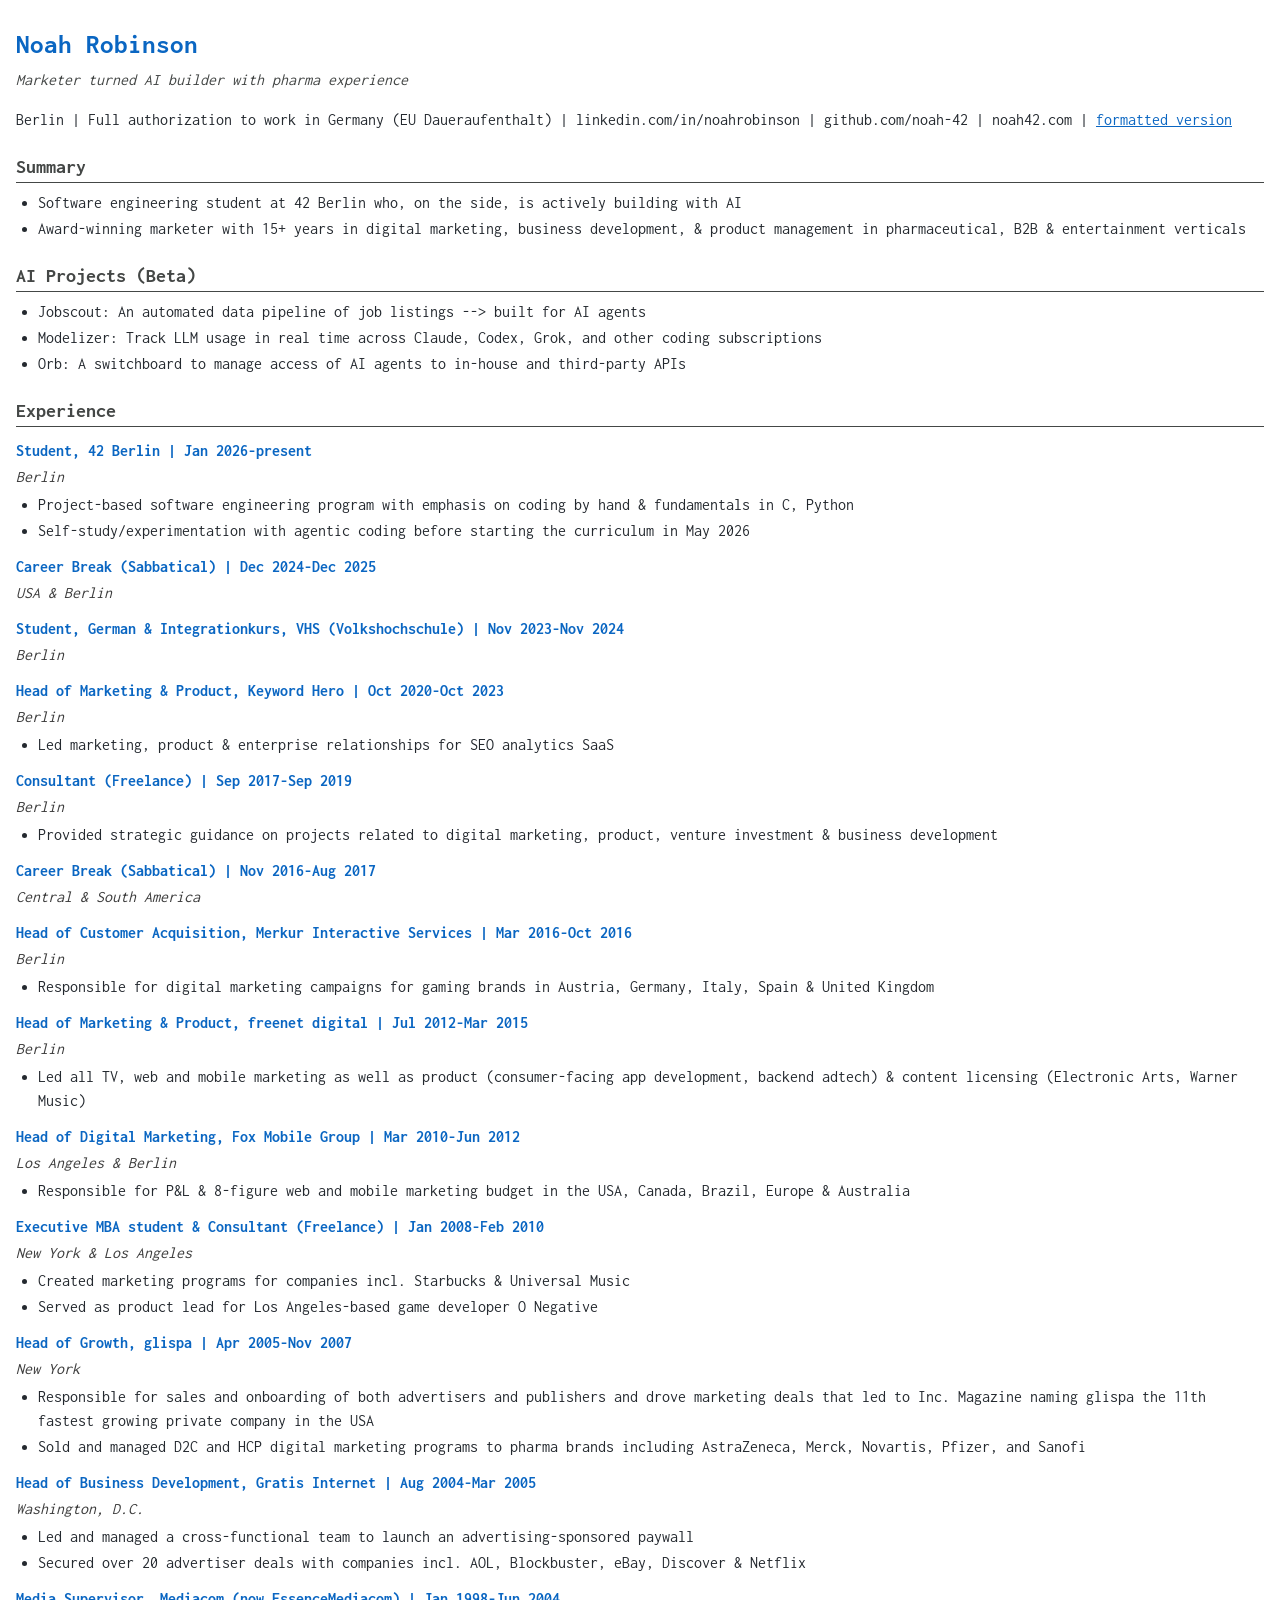
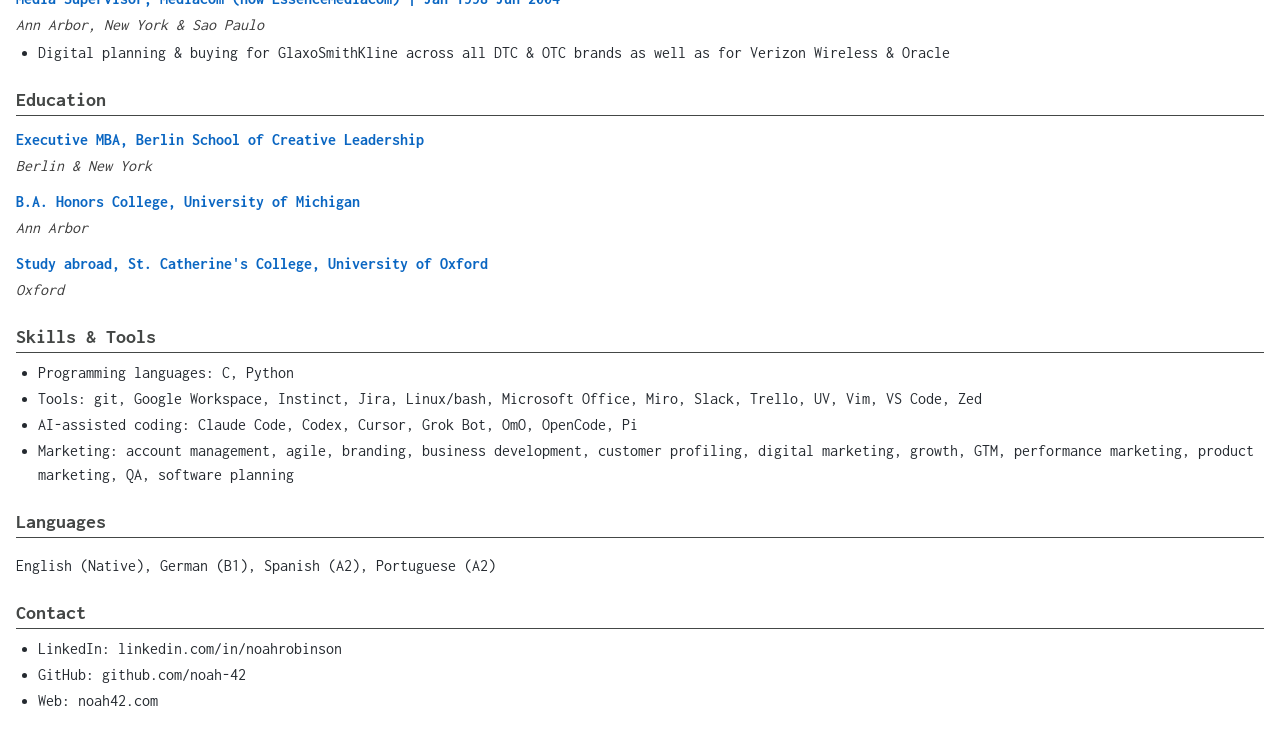
==== ats/index.html @ 9729d5e3 "Add Germany work authorization (EU Daueraufenthalt) to ATS contact line" ====
<!DOCTYPE html>
<html lang="en">
  <head>
    <title>Noah Robinson - ATS CV</title>
    <meta charset="utf-8" />
    <meta name="viewport" content="width=device-width, initial-scale=1" />
    <meta name="description" content="ATS-friendly CV for Noah Robinson" />
    <link rel="preconnect" href="https://fonts.googleapis.com">
    <link rel="preconnect" href="https://fonts.gstatic.com" crossorigin>
    <link rel="stylesheet" href="https://fonts.googleapis.com/css?family=Inconsolata:400,700&display=swap">
    <style>
      body { font-family: "Inconsolata", "Courier New", monospace; font-size: 12pt; color: #24292f; max-width: 100%; margin: 24px auto; padding: 0 16px; line-height: 1.5; background: #fff; }
      h1 { font-size: 20pt; margin-bottom: 4px; color: #0A66C2; }
      h2 { font-size: 15pt; color: #444746; border-bottom: 1px solid #444746; margin-top: 20px; margin-bottom: 8px; }
      h3 { font-size: 12pt; margin: 12px 0 2px; color: #0A66C2; }
      p.headline { margin: 0 0 6px; color: #444746; font-style: italic; }
      p.location { font-style: italic; color: #3d3d3d; margin: 0 0 4px; }
      ul { margin: 4px 0 10px 22px; padding: 0; }
      li { margin-bottom: 2px; color: #24292f; }
      a { color: #0A66C2; }
      .contact { margin-bottom: 8px; }
    </style>
  </head>
  <body>
    <h1>Noah Robinson</h1>
    <p class="headline">Marketer turned AI builder with pharma experience</p>
    <p class="contact">Berlin | Full authorization to work in Germany (EU Daueraufenthalt) | linkedin.com/in/noahrobinson | github.com/noah-42 | noah42.com | <a href="../">formatted version</a></p>

    <h2>Summary</h2>
    <ul>
      <li>Software engineering student at 42 Berlin who, on the side, is actively building with AI</li>
      <li>Award-winning marketer with 15+ years in digital marketing, business development, & product management in pharmaceutical, B2B & entertainment verticals</li>
    </ul>

    <h2>AI Projects (Beta)</h2>
    <ul>
      <li>Jobscout: An automated data pipeline of job listings --> built for AI agents</li>
      <li>Modelizer: Track LLM usage in real time across Claude, Codex, Grok, and other coding subscriptions</li>
      <li>Orb: A switchboard to manage access of AI agents to in-house and third-party APIs</li>
    </ul>

    <h2>Experience</h2>
    <h3>Student, 42 Berlin | Jan 2026-present</h3>
    <p class="location">Berlin</p>
    <ul>
      <li>Project-based software engineering program with emphasis on coding by hand & fundamentals in C, Python</li>
      <li>Self-study/experimentation with agentic coding before starting the curriculum in May 2026</li>
    </ul>

    <h3>Career Break (Sabbatical) | Dec 2024-Dec 2025</h3>
    <p class="location">USA & Berlin</p>

    <h3>Student, German & Integrationkurs, VHS (Volkshochschule) | Nov 2023-Nov 2024</h3>
    <p class="location">Berlin</p>

    <h3>Head of Marketing & Product, Keyword Hero | Oct 2020-Oct 2023</h3>
    <p class="location">Berlin</p>
    <ul>
      <li>Led marketing, product & enterprise relationships for SEO analytics SaaS</li>
    </ul>

    <h3>Consultant (Freelance) | Sep 2017-Sep 2019</h3>
    <p class="location">Berlin</p>
    <ul>
      <li>Provided strategic guidance on projects related to digital marketing, product, venture investment & business development</li>
    </ul>

    <h3>Career Break (Sabbatical) | Nov 2016-Aug 2017</h3>
    <p class="location">Central & South America</p>

    <h3>Head of Customer Acquisition, Merkur Interactive Services | Mar 2016-Oct 2016</h3>
    <p class="location">Berlin</p>
    <ul>
      <li>Responsible for digital marketing campaigns for gaming brands in Austria, Germany, Italy, Spain & United Kingdom</li>
    </ul>

    <h3>Head of Marketing & Product, freenet digital | Jul 2012-Mar 2015</h3>
    <p class="location">Berlin</p>
    <ul>
      <li>Led all TV, web and mobile marketing as well as product (consumer-facing app development, backend adtech) & content licensing (Electronic Arts, Warner Music)</li>
    </ul>

    <h3>Head of Digital Marketing, Fox Mobile Group | Mar 2010-Jun 2012</h3>
    <p class="location">Los Angeles & Berlin</p>
    <ul>
      <li>Responsible for P&L & 8-figure web and mobile marketing budget in the USA, Canada, Brazil, Europe & Australia</li>
    </ul>

    <h3>Executive MBA student & Consultant (Freelance) | Jan 2008-Feb 2010</h3>
    <p class="location">New York & Los Angeles</p>
    <ul>
      <li>Created marketing programs for companies incl. Starbucks & Universal Music</li>
      <li>Served as product lead for Los Angeles-based game developer O Negative</li>
    </ul>

    <h3>Head of Growth, glispa | Apr 2005-Nov 2007</h3>
    <p class="location">New York</p>
    <ul>
      <li>Responsible for sales and onboarding of both advertisers and publishers and drove marketing deals that led to Inc. Magazine naming glispa the 11th fastest growing private company in the USA</li>
      <li>Sold and managed D2C and HCP digital marketing programs to pharma brands including AstraZeneca, Merck, Novartis, Pfizer, and Sanofi</li>
    </ul>

    <h3>Head of Business Development, Gratis Internet | Aug 2004-Mar 2005</h3>
    <p class="location">Washington, D.C.</p>
    <ul>
      <li>Led and managed a cross-functional team to launch an advertising-sponsored paywall</li>
      <li>Secured over 20 advertiser deals with companies incl. AOL, Blockbuster, eBay, Discover & Netflix</li>
    </ul>

    <h3>Media Supervisor, Mediacom (now EssenceMediacom) | Jan 1998-Jun 2004</h3>
    <p class="location">Ann Arbor, New York & Sao Paulo</p>
    <ul>
      <li>Digital planning & buying for GlaxoSmithKline across all DTC & OTC brands as well as for Verizon Wireless & Oracle</li>
    </ul>


    <h2>Education</h2>
    <h3>Executive MBA, Berlin School of Creative Leadership</h3>
    <p class="location">Berlin & New York</p>

    <h3>B.A. Honors College, University of Michigan</h3>
    <p class="location">Ann Arbor</p>

    <h3>Study abroad, St. Catherine's College, University of Oxford</h3>
    <p class="location">Oxford</p>


    <h2>Skills &amp; Tools</h2>
    <ul>
      <li>Programming languages: C, Python</li>
      <li>Tools: git, Google Workspace, Instinct, Jira, Linux/bash, Microsoft Office, Miro, Slack, Trello, UV, Vim, VS Code, Zed</li>
      <li>AI-assisted coding: Claude Code, Codex, Cursor, Grok Bot, OmO, OpenCode, Pi</li>
      <li>Marketing: account management, agile, branding, business development, customer profiling, digital marketing, growth, GTM, performance marketing, product marketing, QA, software planning</li>
    </ul>

    <h2>Languages</h2>
    <p>English (Native), German (B1), Spanish (A2), Portuguese (A2)</p>

    <h2>Contact</h2>
    <ul>
      <li>LinkedIn: linkedin.com/in/noahrobinson</li>
      <li>GitHub: github.com/noah-42</li>
      <li>Web: noah42.com</li>
    </ul>
  </body>
</html>
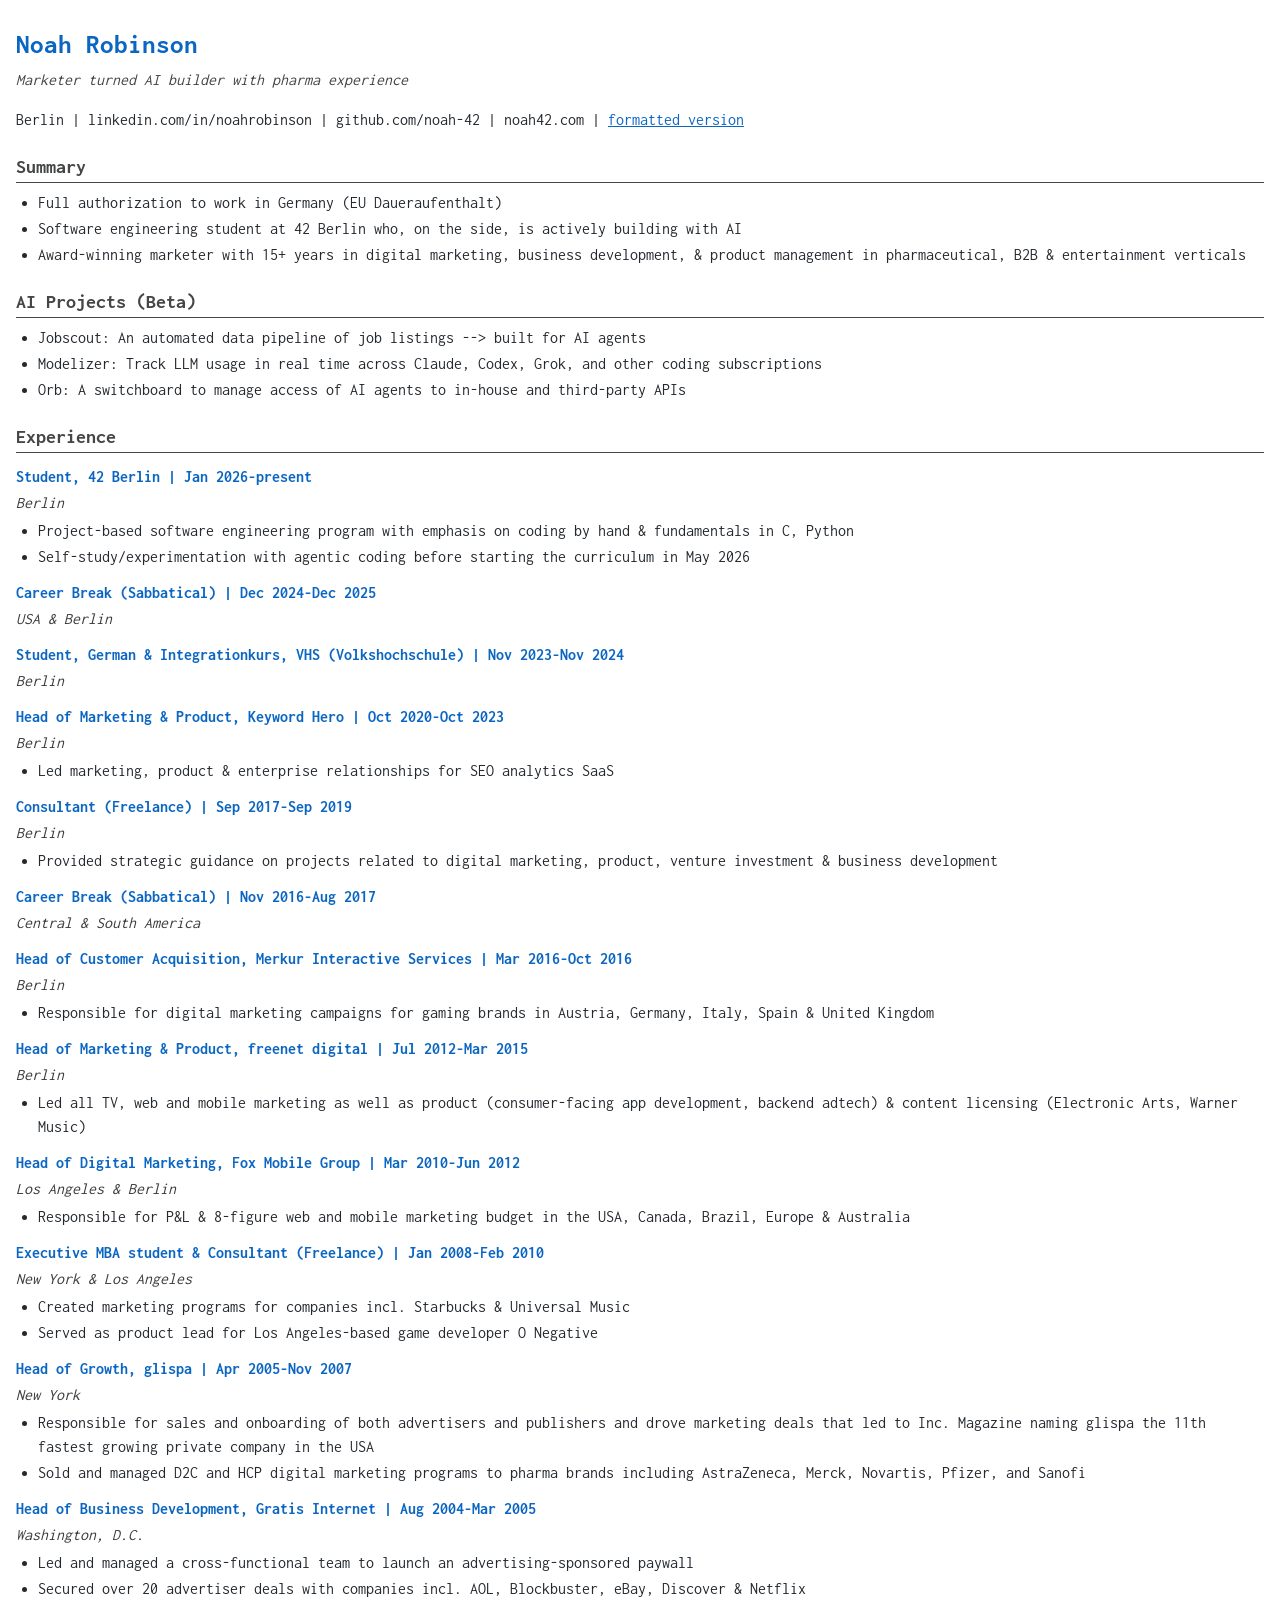
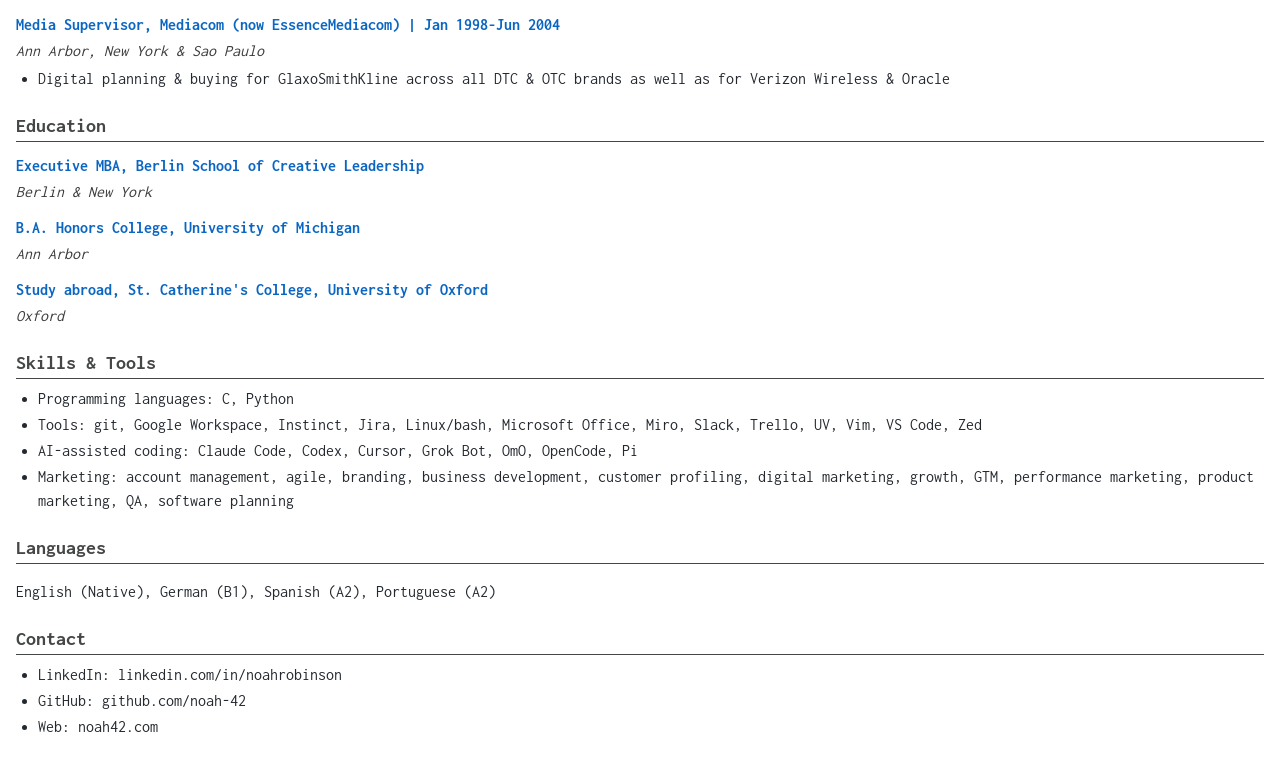
==== commit 2cf55c06: "Move work authorization to summary bullet (ATS)" ====
--- a/ats/index.html
+++ b/ats/index.html
@@ -24,10 +24,11 @@
   <body>
     <h1>Noah Robinson</h1>
     <p class="headline">Marketer turned AI builder with pharma experience</p>
-    <p class="contact">Berlin | Full authorization to work in Germany (EU Daueraufenthalt) | linkedin.com/in/noahrobinson | github.com/noah-42 | noah42.com | <a href="../">formatted version</a></p>
+    <p class="contact">Berlin | linkedin.com/in/noahrobinson | github.com/noah-42 | noah42.com | <a href="../">formatted version</a></p>
 
     <h2>Summary</h2>
     <ul>
+      <li>Full authorization to work in Germany (EU Daueraufenthalt)</li>
       <li>Software engineering student at 42 Berlin who, on the side, is actively building with AI</li>
       <li>Award-winning marketer with 15+ years in digital marketing, business development, & product management in pharmaceutical, B2B & entertainment verticals</li>
     </ul>
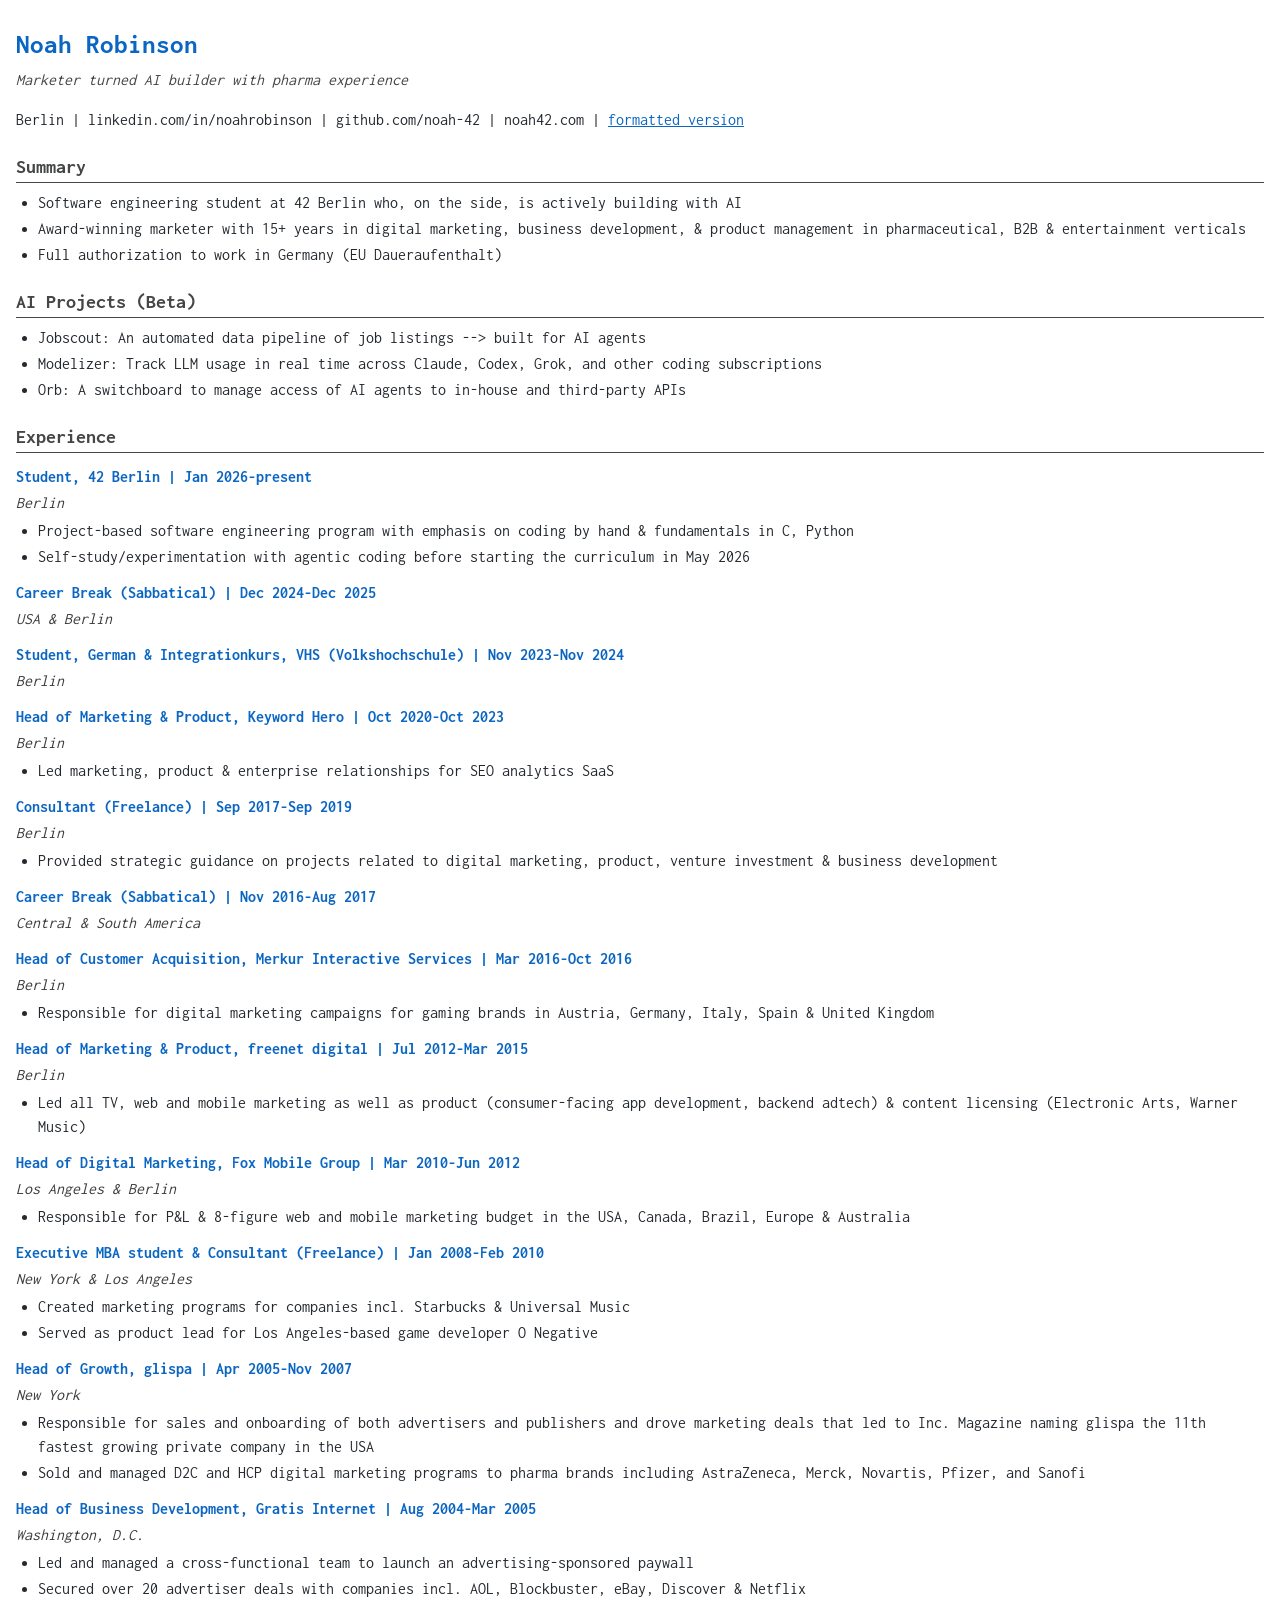
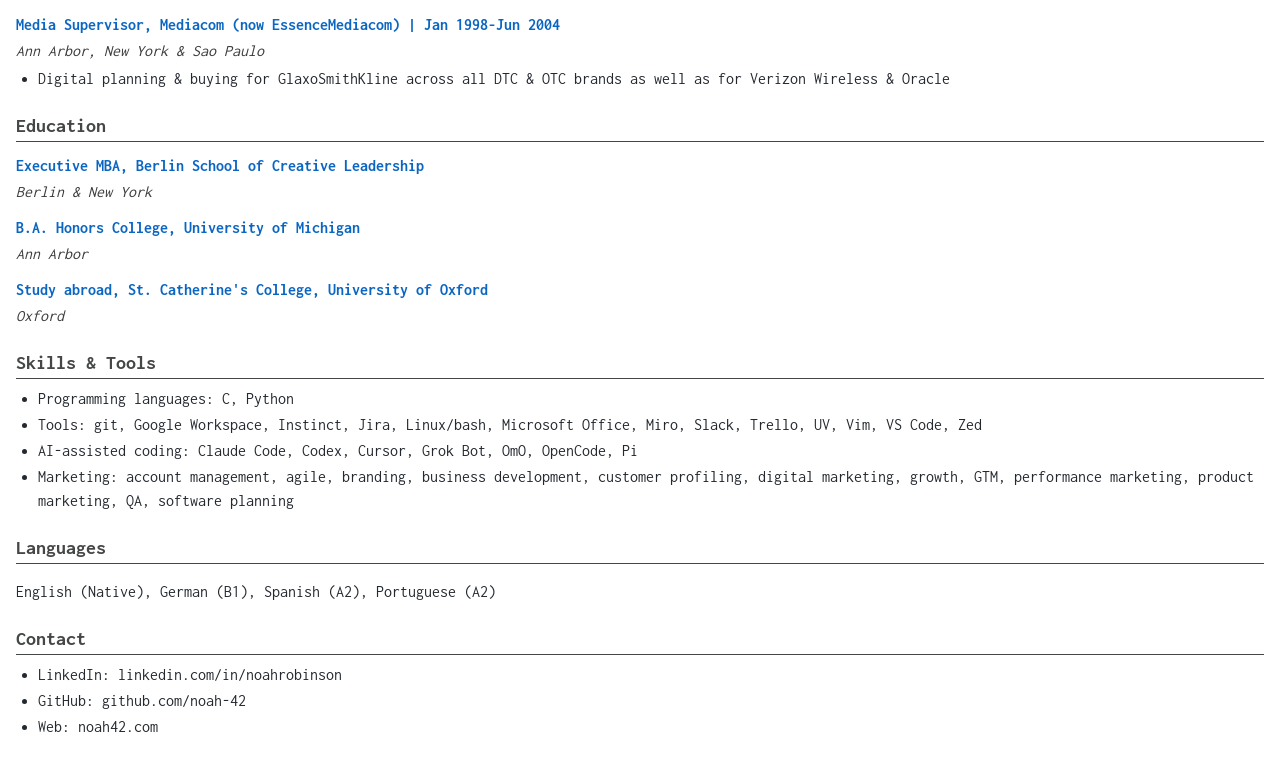
==== commit da7ed982: "Update index.html" ====
--- a/ats/index.html
+++ b/ats/index.html
@@ -28,9 +28,9 @@
 
     <h2>Summary</h2>
     <ul>
-      <li>Full authorization to work in Germany (EU Daueraufenthalt)</li>
       <li>Software engineering student at 42 Berlin who, on the side, is actively building with AI</li>
       <li>Award-winning marketer with 15+ years in digital marketing, business development, & product management in pharmaceutical, B2B & entertainment verticals</li>
+      <li>Full authorization to work in Germany (EU Daueraufenthalt)</li>
     </ul>
 
     <h2>AI Projects (Beta)</h2>
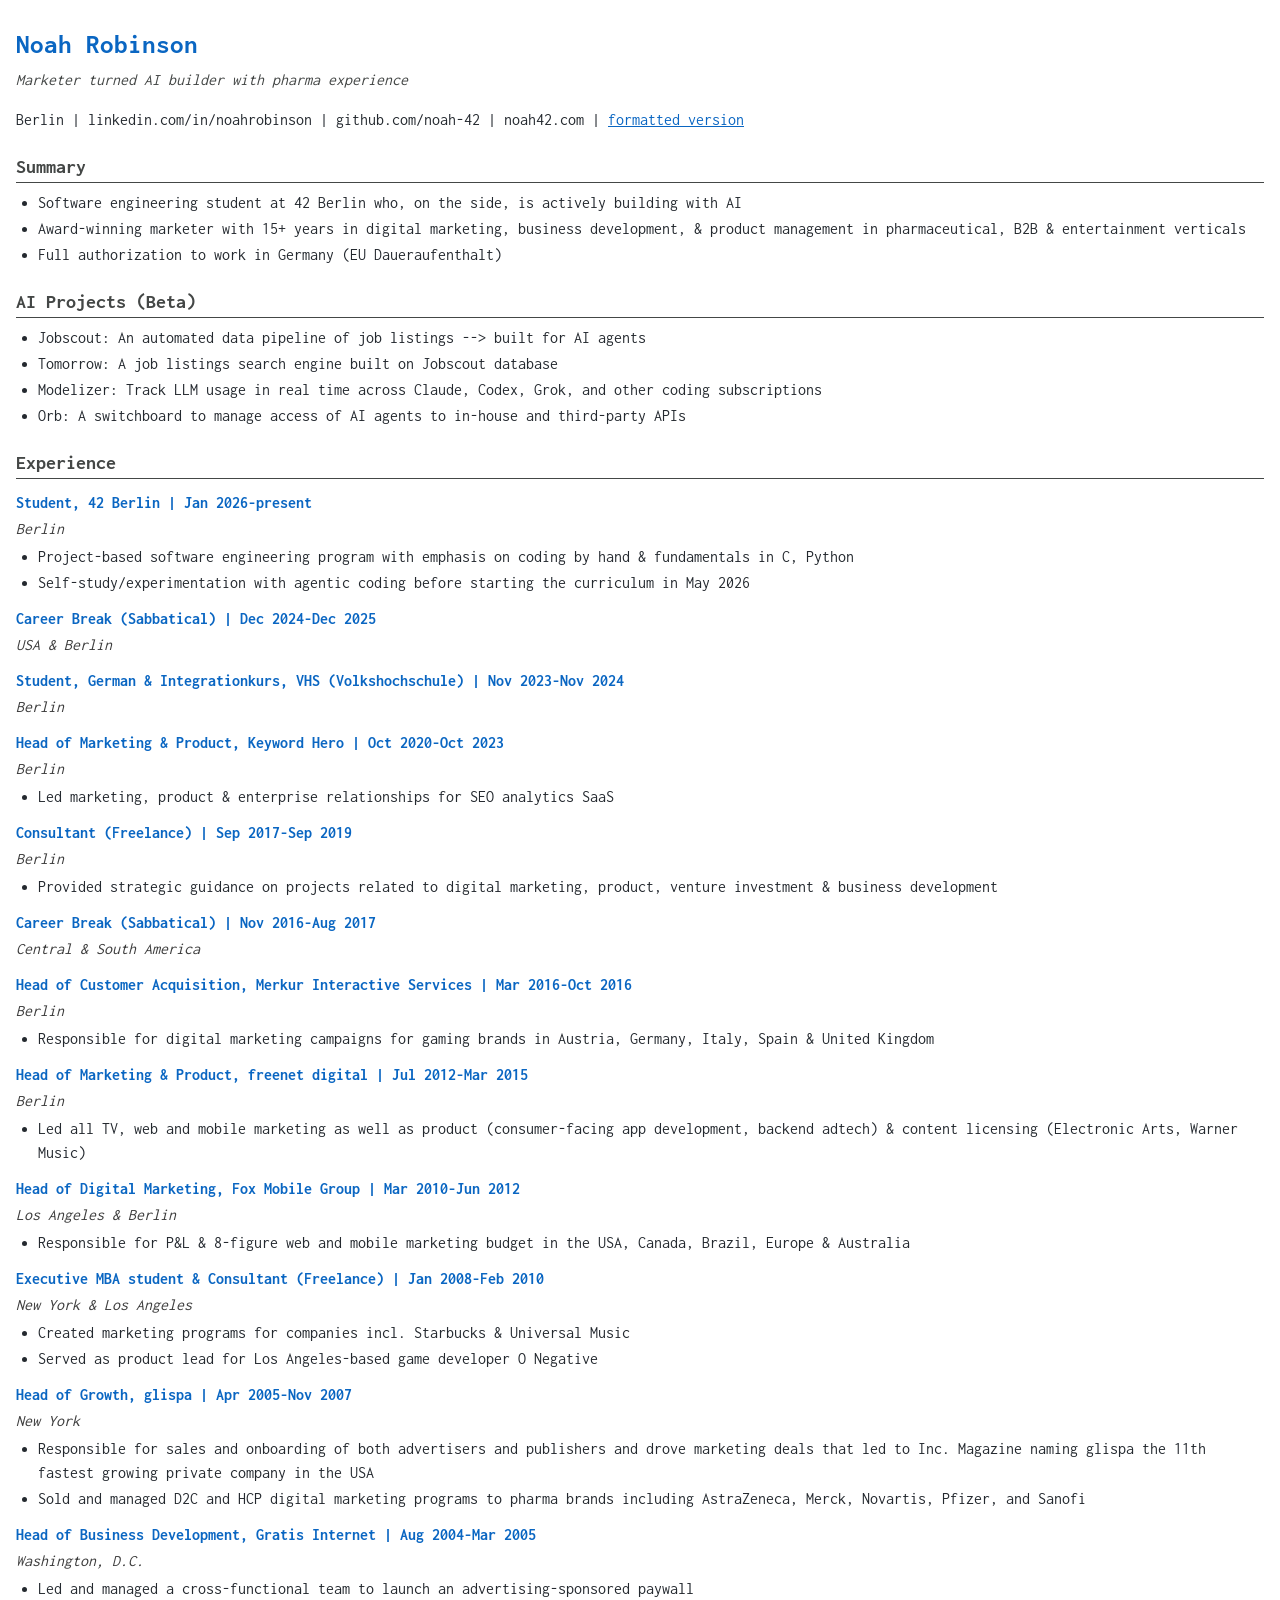
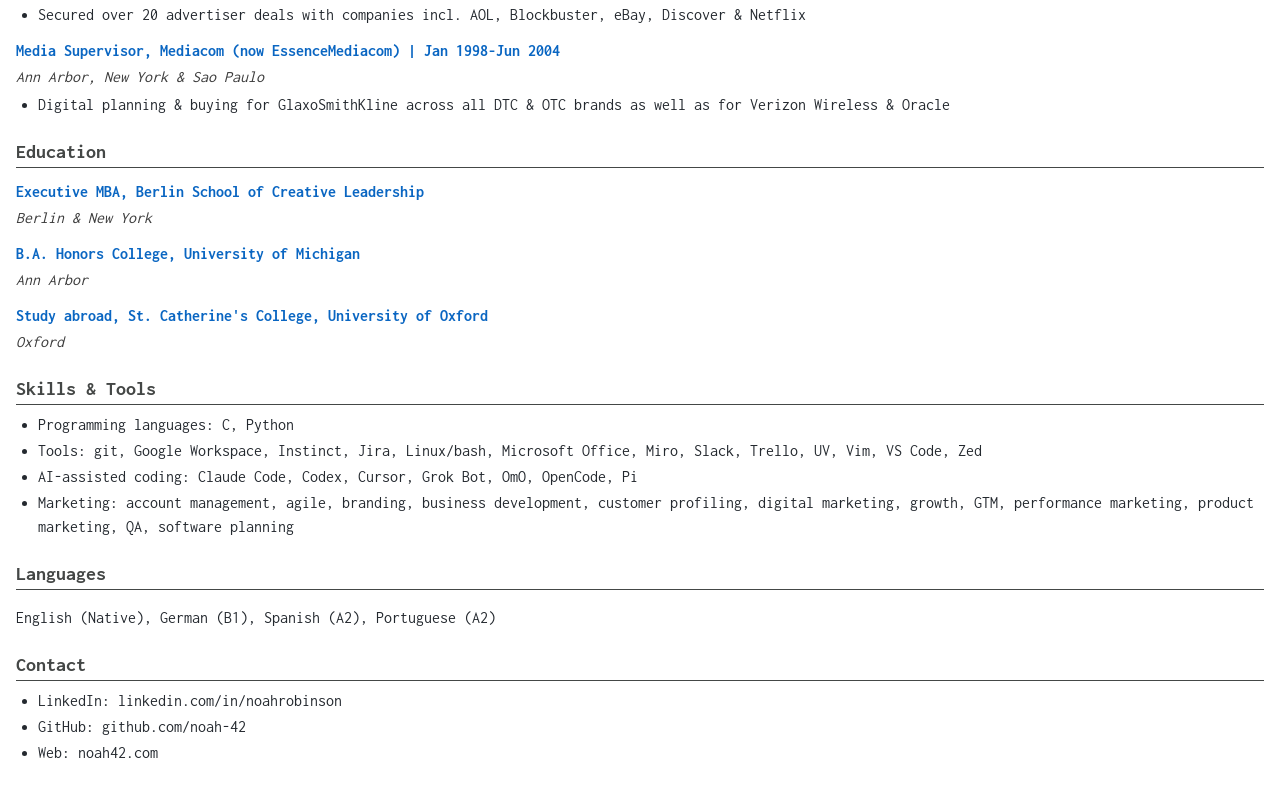
==== commit 7991dcee: "Projects: add Tomorrow (tomorrow.onl), job search engine built on Jobscout Co-Authored-By: Claude Op" ====
--- a/ats/index.html
+++ b/ats/index.html
@@ -36,6 +36,7 @@
     <h2>AI Projects (Beta)</h2>
     <ul>
       <li>Jobscout: An automated data pipeline of job listings --> built for AI agents</li>
+      <li>Tomorrow: A job listings search engine built on Jobscout database</li>
       <li>Modelizer: Track LLM usage in real time across Claude, Codex, Grok, and other coding subscriptions</li>
       <li>Orb: A switchboard to manage access of AI agents to in-house and third-party APIs</li>
     </ul>
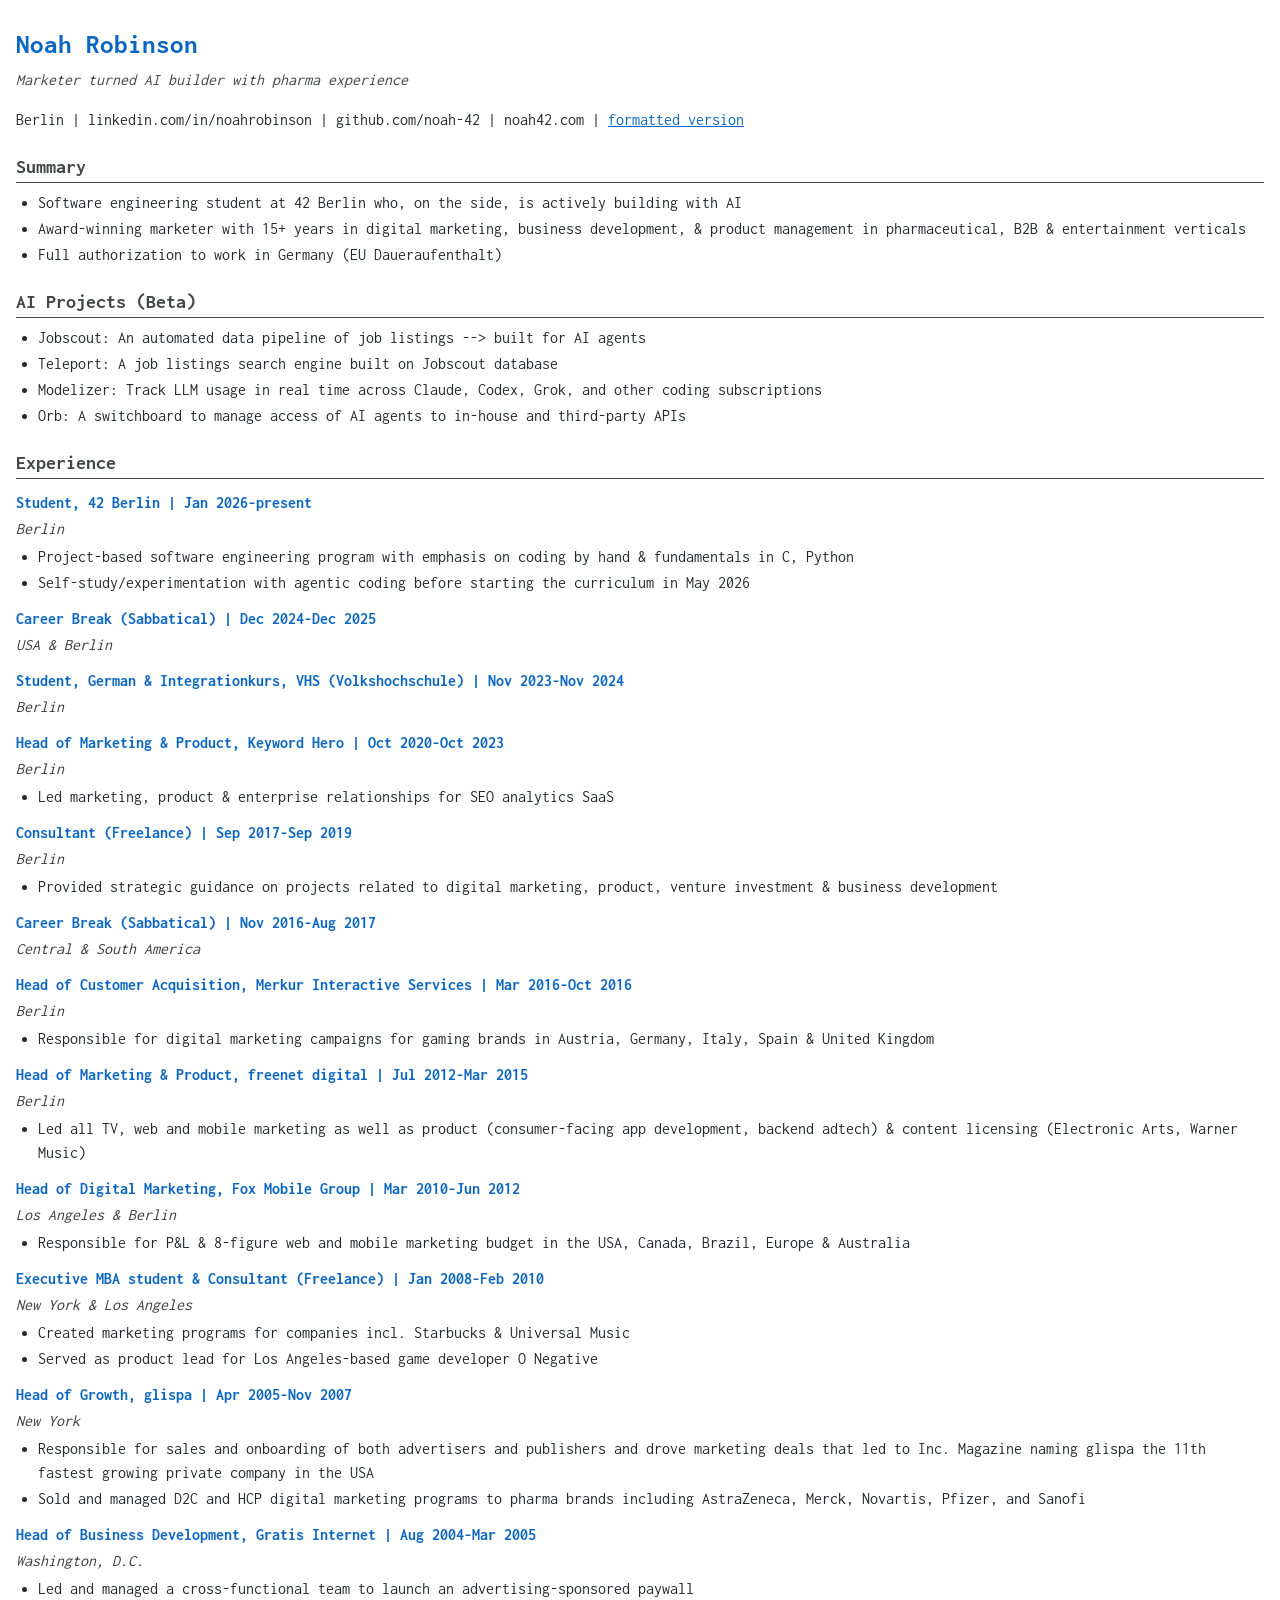
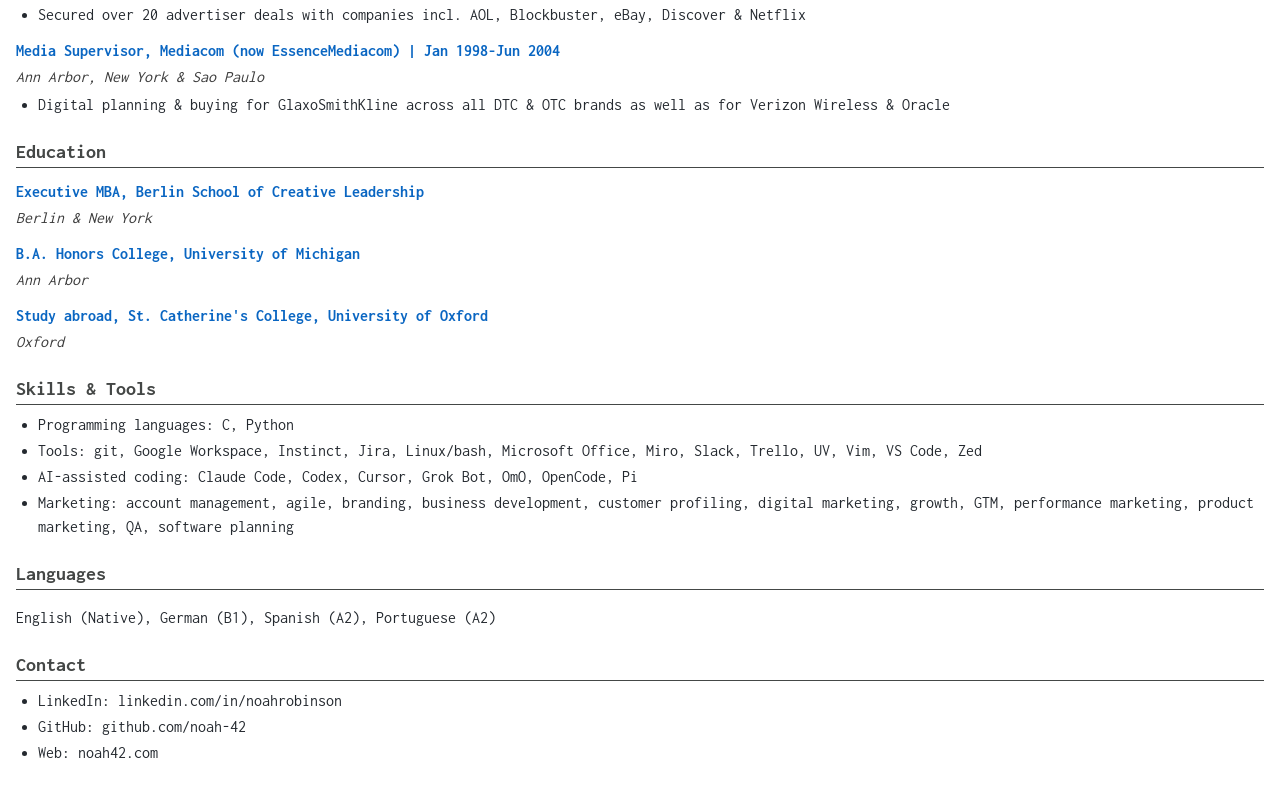
==== commit a0c11ae5: "Projects: rename Tomorrow to Teleport Co-Authored-By: Claude Opus 5.5 <noreply@anthropic.com>" ====
--- a/ats/index.html
+++ b/ats/index.html
@@ -36,7 +36,7 @@
     <h2>AI Projects (Beta)</h2>
     <ul>
       <li>Jobscout: An automated data pipeline of job listings --> built for AI agents</li>
-      <li>Tomorrow: A job listings search engine built on Jobscout database</li>
+      <li>Teleport: A job listings search engine built on Jobscout database</li>
       <li>Modelizer: Track LLM usage in real time across Claude, Codex, Grok, and other coding subscriptions</li>
       <li>Orb: A switchboard to manage access of AI agents to in-house and third-party APIs</li>
     </ul>
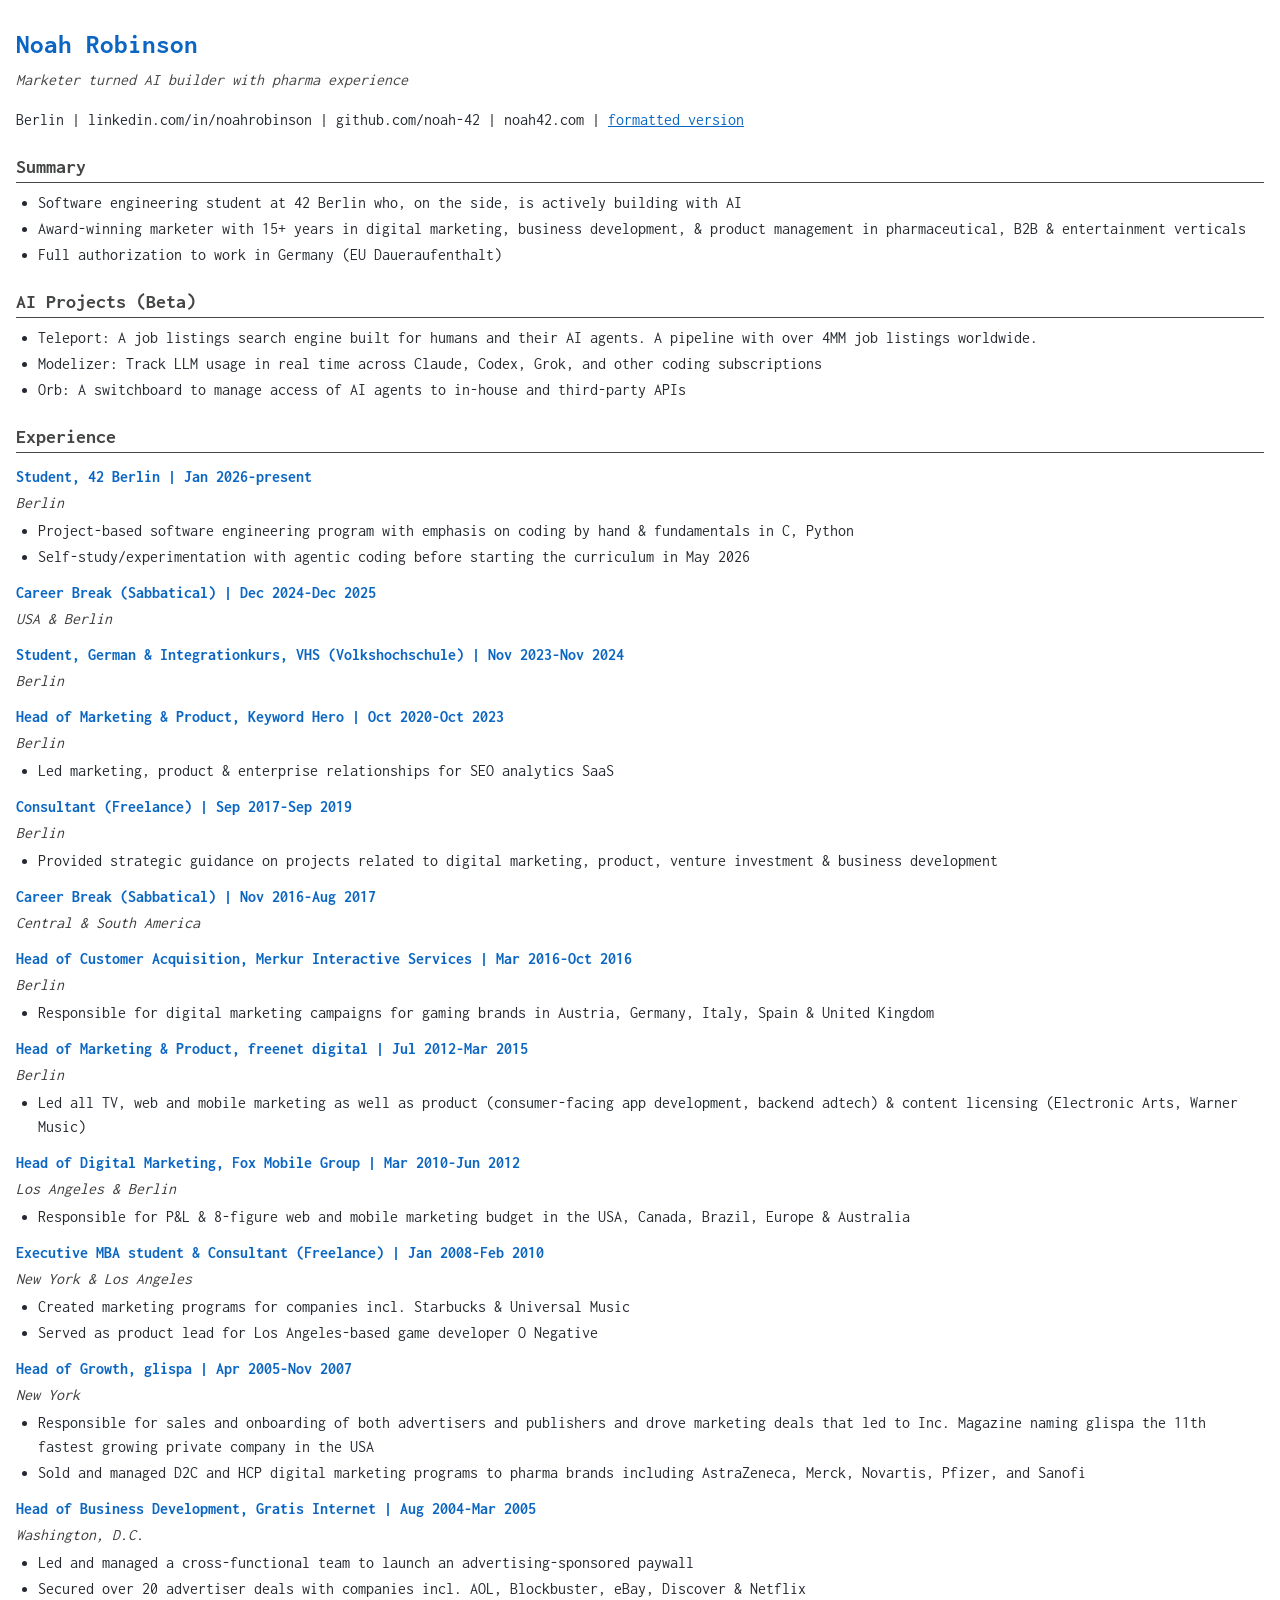
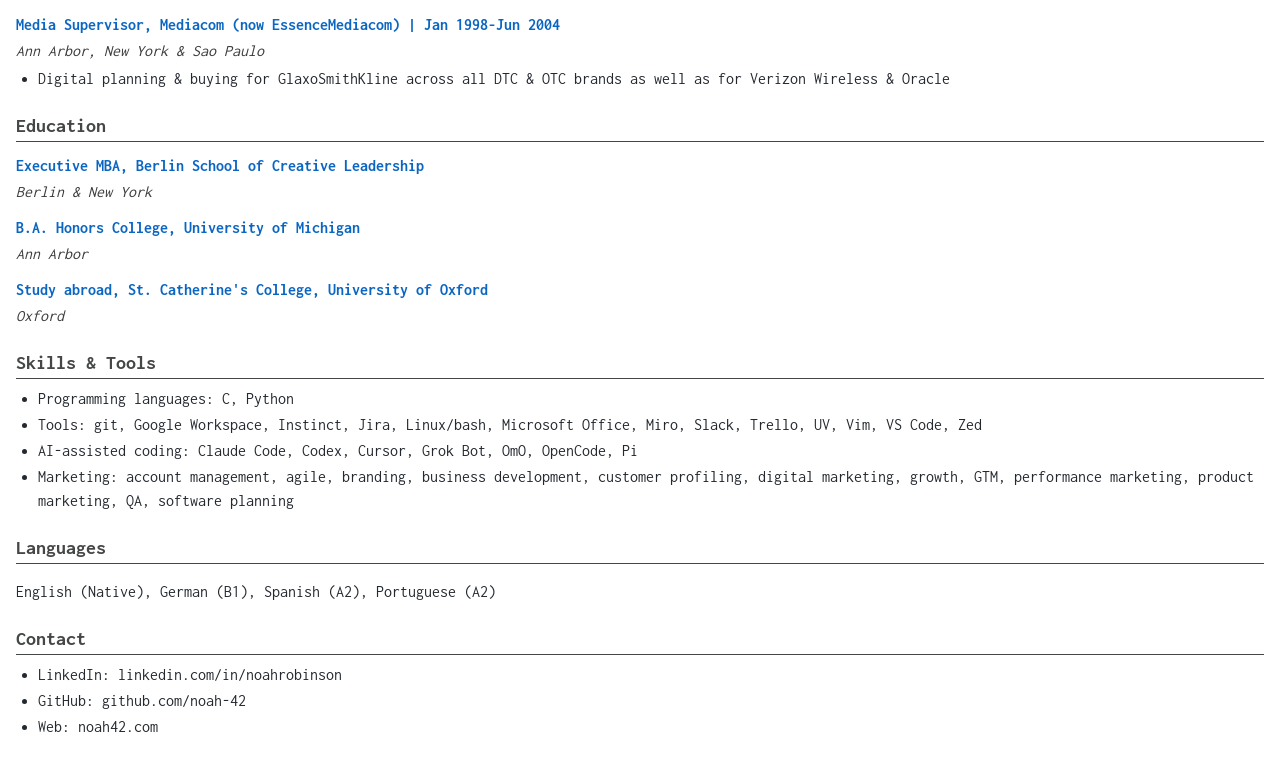
==== commit fc5a287f: "CV: drop Jobscout project, update Teleport description (human + ATS) Co-Authored-By: Claude Opus 5.5" ====
--- a/ats/index.html
+++ b/ats/index.html
@@ -35,8 +35,7 @@
 
     <h2>AI Projects (Beta)</h2>
     <ul>
-      <li>Jobscout: An automated data pipeline of job listings --> built for AI agents</li>
-      <li>Teleport: A job listings search engine built on Jobscout database</li>
+      <li>Teleport: A job listings search engine built for humans and their AI agents. A pipeline with over 4MM job listings worldwide.</li>
       <li>Modelizer: Track LLM usage in real time across Claude, Codex, Grok, and other coding subscriptions</li>
       <li>Orb: A switchboard to manage access of AI agents to in-house and third-party APIs</li>
     </ul>
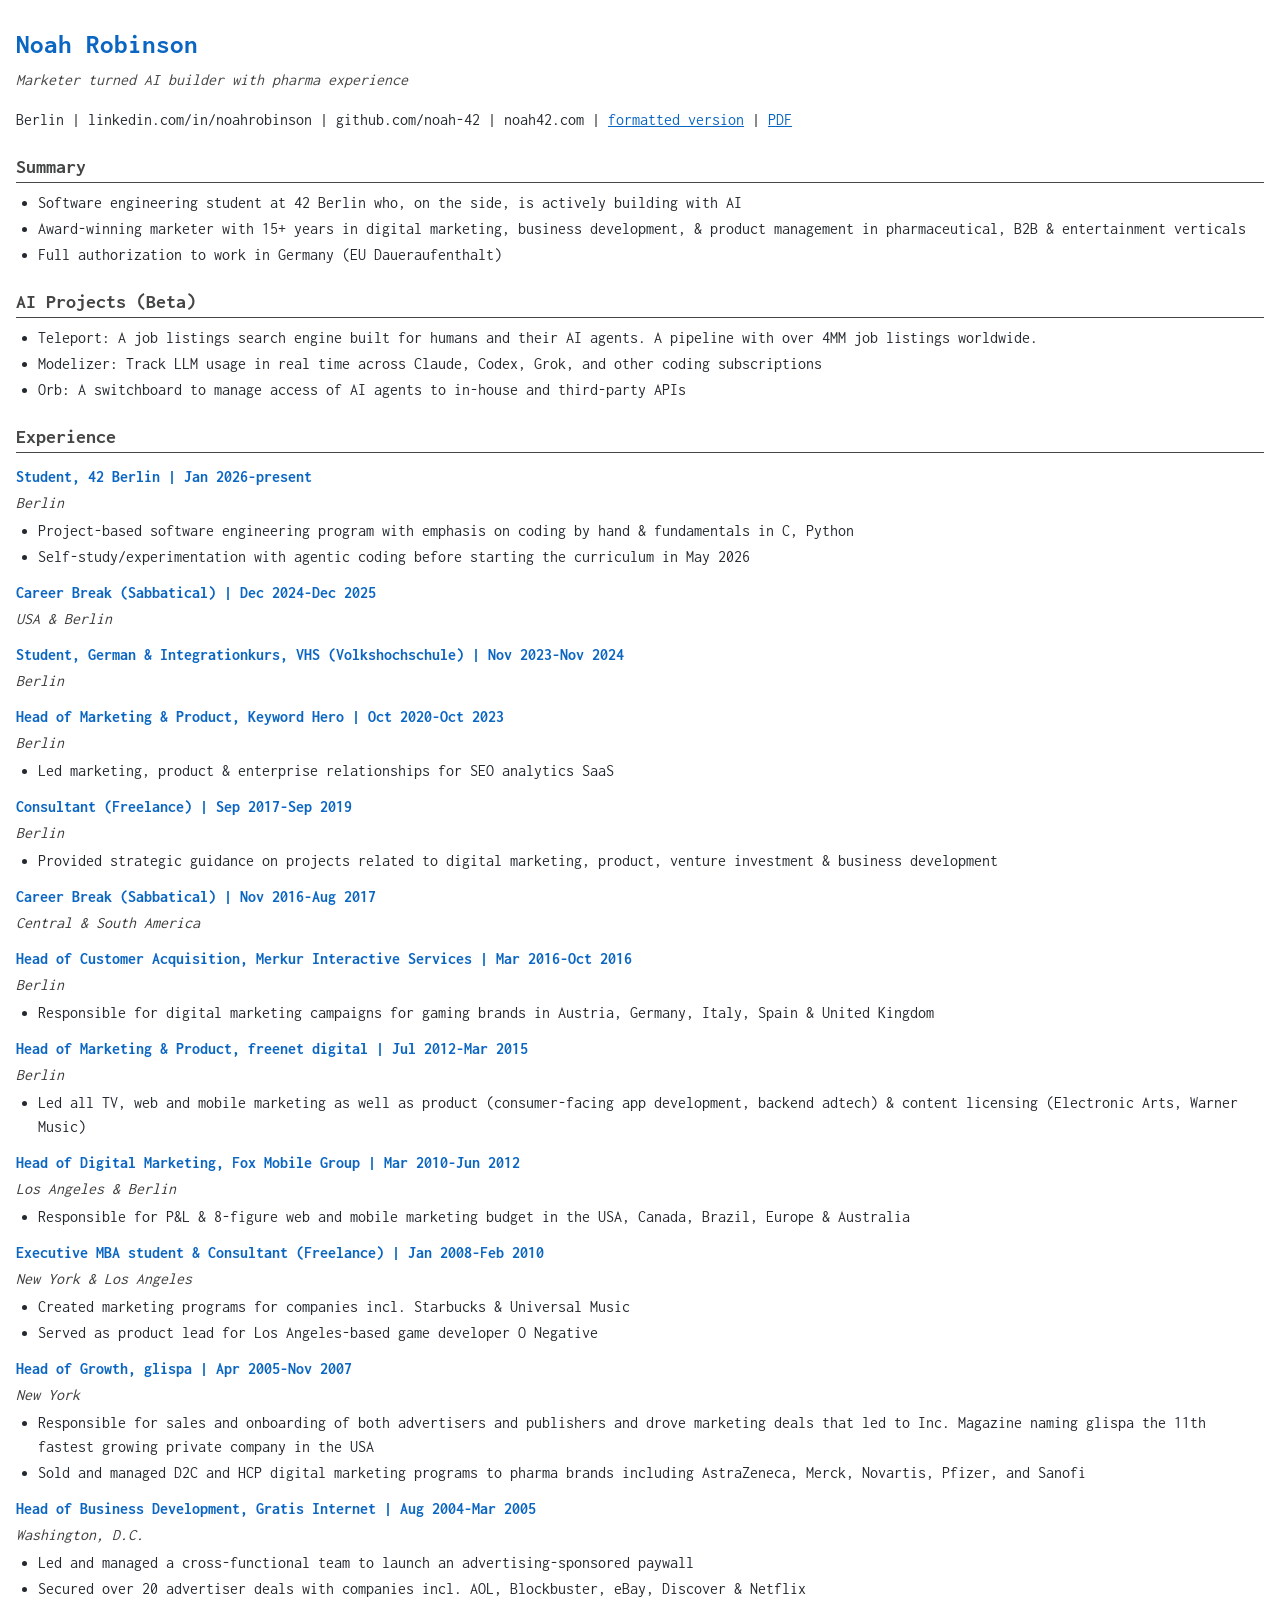
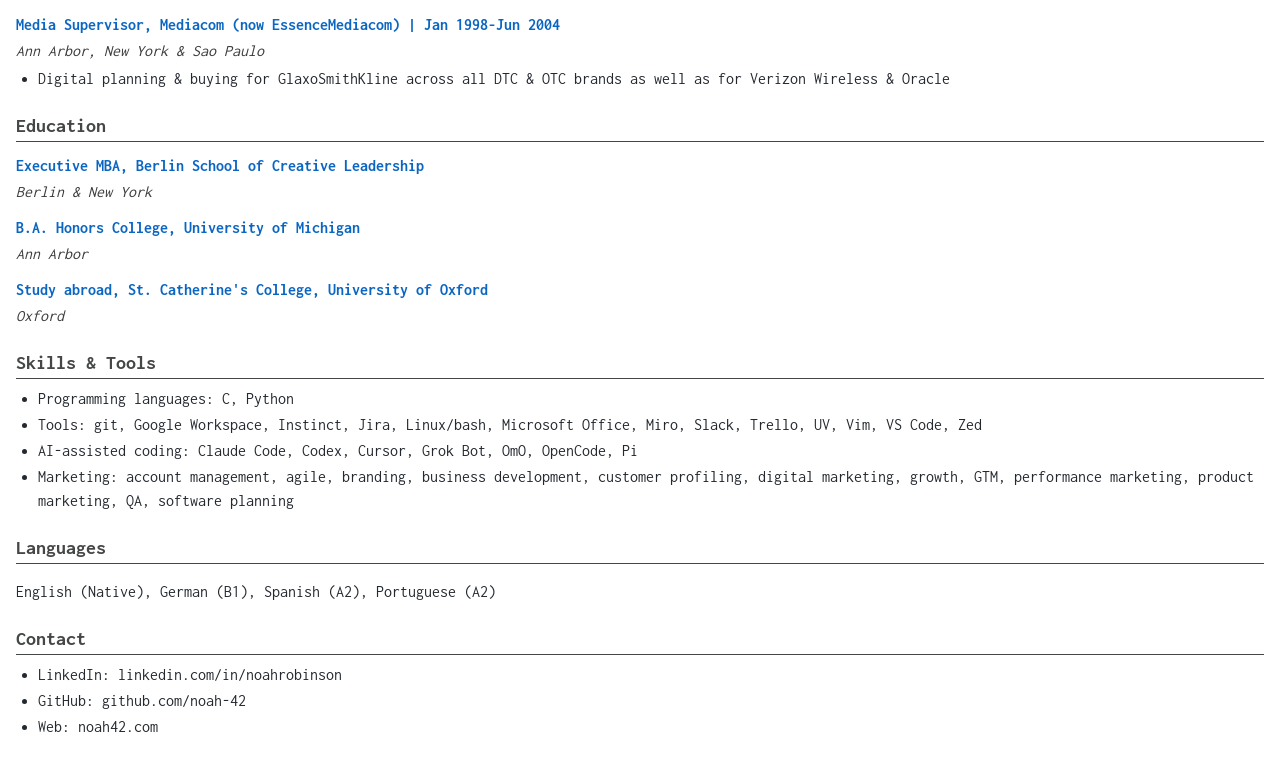
==== commit 5abdf842: "Publish cv.pdf (printed from the ATS page) and link it from the ATS page Made with cvkit v0.2.2 (cvk" ====
--- a/ats/index.html
+++ b/ats/index.html
@@ -19,12 +19,21 @@
       li { margin-bottom: 2px; color: #24292f; }
       a { color: #0A66C2; }
       .contact { margin-bottom: 8px; }
+      @media print {
+        @page { size: A4; margin: 14mm 16mm; }
+        body { margin: 0; padding: 0; font-size: 10.5pt; line-height: 1.35; }
+        h1 { font-size: 17pt; }
+        h2 { font-size: 12.5pt; margin-top: 12px; break-after: avoid; }
+        h3 { font-size: 10.5pt; break-after: avoid; }
+        a { color: inherit; text-decoration: none; }
+        .screen-only { display: none; }
+      }
     </style>
   </head>
   <body>
     <h1>Noah Robinson</h1>
     <p class="headline">Marketer turned AI builder with pharma experience</p>
-    <p class="contact">Berlin | linkedin.com/in/noahrobinson | github.com/noah-42 | noah42.com | <a href="../">formatted version</a></p>
+    <p class="contact">Berlin | linkedin.com/in/noahrobinson | github.com/noah-42 | noah42.com<span class="screen-only"> | <a href="../">formatted version</a> | <a href="../cv.pdf">PDF</a></span></p>
 
     <h2>Summary</h2>
     <ul>
